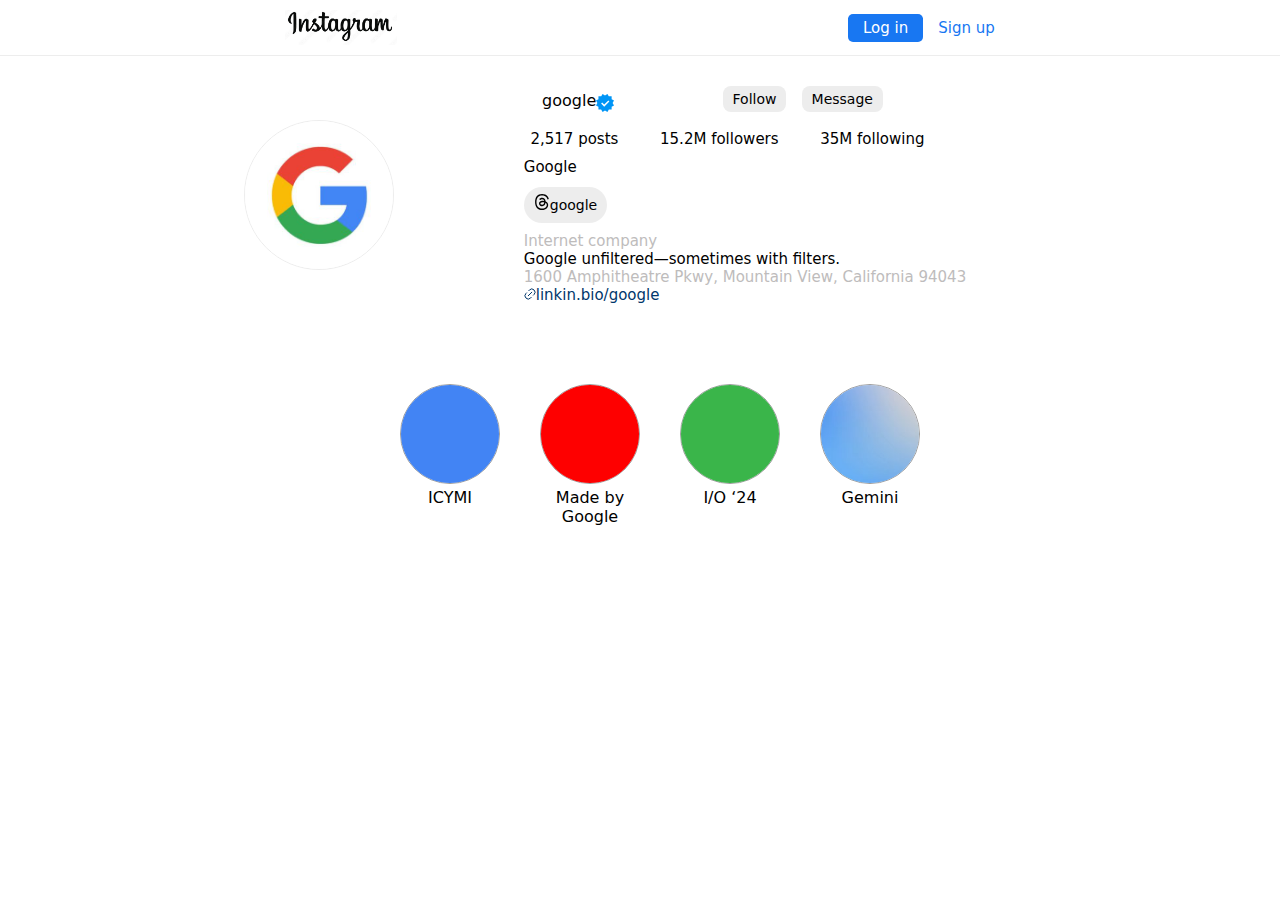
==== index.html @ 1f25258e "colored circle added" ====
<!DOCTYPE html>
<html lang="en">

<head>
    <meta charset="UTF-8">
    <meta name="viewport" content="width=device-width, initial-scale=1.0">
    <link rel="stylesheet" href="style.css">
    <title>Flex Box</title>
</head>

<body>
    <header class="head">
        <nav class="navbar">
            <img class="head-logo" src="./instagram.jpg" alt="insta-logo">
            <div class="btn">
                <button class="login">Log in</button>
                <a class="sign-up" href="/">Sign up</a>
            </div>
        </nav>
    </header>
    <div class="container">
        <img class="google-img" src="./google.jpg" alt="google-logo">
        <section class="right">
            <div class="google-details">
                <div class="icon">
                    <p class="text">google</p>
                    <svg aria-label="Verified" class="x1lliihq x1n2onr6" fill="rgb(0, 149, 246)" height="18" role="img"
                        viewBox="0 0 40 40" width="18">
                        <title>Verified</title>
                        <path
                            d="M19.998 3.094 14.638 0l-2.972 5.15H5.432v6.354L0 14.64 3.094 20 0 25.359l5.432 3.137v5.905h5.975L14.638 40l5.36-3.094L25.358 40l3.232-5.6h6.162v-6.01L40 25.359 36.905 20 40 14.641l-5.248-3.03v-6.46h-6.419L25.358 0l-5.36 3.094Zm7.415 11.225 2.254 2.287-11.43 11.5-6.835-6.93 2.244-2.258 4.587 4.581 9.18-9.18Z"
                            fill-rule="evenodd"></path>
                    </svg>
                </div>
                <div class="btx">
                    <button class="google-banner">Follow</button>
                    <button class="google-banner">Message</button>
                </div>
            </div>
            <div class="data">
                <p>2,517 posts</p>
                <p>15.2M followers</p>
                <p>35M following</p>
            </div>
            <div class="about">
                <p>Google</p><br>
                <span class="google-span"><svg aria-label="Threads" class="x1lliihq x1n2onr6 x5n08af"
                        fill="currentColor" height="16" role="img" viewBox="0 0 192 192" width="16">
                        <title>Threads</title>
                        <path class="xcslo1z"
                            d="M141.537 88.9883C140.71 88.5919 139.87 88.2104 139.019 87.8451C137.537 60.5382 122.616 44.905 97.5619 44.745C97.4484 44.7443 97.3355 44.7443 97.222 44.7443C82.2364 44.7443 69.7731 51.1409 62.102 62.7807L75.881 72.2328C81.6116 63.5383 90.6052 61.6848 97.2286 61.6848C97.3051 61.6848 97.3819 61.6848 97.4576 61.6855C105.707 61.7381 111.932 64.1366 115.961 68.814C118.893 72.2193 120.854 76.925 121.825 82.8638C114.511 81.6207 106.601 81.2385 98.145 81.7233C74.3247 83.0954 59.0111 96.9879 60.0396 116.292C60.5615 126.084 65.4397 134.508 73.775 140.011C80.8224 144.663 89.899 146.938 99.3323 146.423C111.79 145.74 121.563 140.987 128.381 132.296C133.559 125.696 136.834 117.143 138.28 106.366C144.217 109.949 148.617 114.664 151.047 120.332C155.179 129.967 155.42 145.8 142.501 158.708C131.182 170.016 117.576 174.908 97.0135 175.059C74.2042 174.89 56.9538 167.575 45.7381 153.317C35.2355 139.966 29.8077 120.682 29.6052 96C29.8077 71.3178 35.2355 52.0336 45.7381 38.6827C56.9538 24.4249 74.2039 17.11 97.0132 16.9405C119.988 17.1113 137.539 24.4614 149.184 38.788C154.894 45.8136 159.199 54.6488 162.037 64.9503L178.184 60.6422C174.744 47.9622 169.331 37.0357 161.965 27.974C147.036 9.60668 125.202 0.195148 97.0695 0H96.9569C68.8816 0.19447 47.2921 9.6418 32.7883 28.0793C19.8819 44.4864 13.2244 67.3157 13.0007 95.9325L13 96L13.0007 96.0675C13.2244 124.684 19.8819 147.514 32.7883 163.921C47.2921 182.358 68.8816 191.806 96.9569 192H97.0695C122.03 191.827 139.624 185.292 154.118 170.811C173.081 151.866 172.51 128.119 166.26 113.541C161.776 103.087 153.227 94.5962 141.537 88.9883ZM98.4405 129.507C88.0005 130.095 77.1544 125.409 76.6196 115.372C76.2232 107.93 81.9158 99.626 99.0812 98.6368C101.047 98.5234 102.976 98.468 104.871 98.468C111.106 98.468 116.939 99.0737 122.242 100.233C120.264 124.935 108.662 128.946 98.4405 129.507Z">
                        </path>
                    </svg>google</span><br><br>
                <p class="grey">Internet company</p>
                <p>Google unfiltered—sometimes with filters.
                </p>
                <p class="grey">1600 Amphitheatre Pkwy, Mountain View, California 94043</p>
                <div class="link">
                    <a class="google-link" href="linkin.bio/google"><svg aria-label="Link icon"
                            class="x1lliihq x1n2onr6 x7l2uk3" fill="currentColor" height="12" role="img"
                            viewBox="0 0 24 24" width="12">
                            <title>Link icon</title>
                            <path
                                d="m9.726 5.123 1.228-1.228a6.47 6.47 0 0 1 9.15 9.152l-1.227 1.227m-4.603 4.603-1.228 1.228a6.47 6.47 0 0 1-9.15-9.152l1.227-1.227"
                                fill="none" stroke="currentColor" stroke-linecap="round" stroke-linejoin="round"
                                stroke-width="2"></path>
                            <line fill="none" stroke="currentColor" stroke-linecap="round" stroke-linejoin="round"
                                stroke-width="2" x1="8.471" x2="15.529" y1="15.529" y2="8.471"></line>
                        </svg>linkin.bio/google</a>
                </div>

            </div>
        </section>
    </div>
    <div class="color">
        <div class="blue">
            <img class="circle" src="./blue.jpg" alt="">
            <span>ICYMI</span>
        </div>
        <div class="red">
            <img class="circle" src="./red.jpg" alt="">
            <span>Made by Google</span>
        </div>
        <div class="green"><img class="circle" src="./green.jpg" alt=""><span>I/O ‘24</span></div>
        <div class="acqua-blue"><img class="circle" src="./aqua-blue.jpg" alt=""><span>Gemini</span></div>
    </div>
</body>

</html>
---- style.css ----
* {
  margin: 0;
  box-sizing: border-box;
  font-family: system-ui, -apple-system, BlinkMacSystemFont, "Segoe UI", Roboto,
    Oxygen, Ubuntu, Cantarell, "Open Sans", "Helvetica Neue", sans-serif;
}
.navbar {
  display: flex;
  justify-content: space-around;
  align-items: center;
  padding: 10px 60px;
  border-bottom: 1px solid #ededed;
}
.head-logo {
  height: 35px;
}
.login {
  background-color: #1877f2;
  color: #fff;
  border: none;
  padding: 5px 15px;
  font-size: 15px;
  border-radius: 5px;
  margin-right: 10px;
}
.sign-up {
  text-decoration: none;
  font-size: 15px;
  color: #1877f2;
}
.google-img {
  width: 150px;
  border: 1px solid #ededed;
  border-radius: 50%;
}
.google-banner {
  border: none;
  background-color: #ededed;
  font-size: 14px;
  padding: 5px 10px;
  border-radius: 8px;
  margin-left: 10px;
}
.container {
  padding: 30px;
  display: flex;
  justify-content: center;
  align-items: center;
  gap: 60px;
  margin-right: 70px;
}
.google-details,
.data {
  display: flex;
  justify-content: space-evenly;
  gap: 10px;
}
.icon {
  display: flex;
  justify-content: start;
  align-items: center;
  padding: 5px;
}
.text {
  margin-bottom: 5px;
}
.data {
  padding: 10px;
  margin-left: 35px;
  font-size: 15px;
}
.google-span {
  border: none;
  background-color: #ededed;
  font-size: 14px;
  padding: 10px;
  border-radius: 20px;
}
.grey {
  color: #bebcbc;
}
.about {
  font-size: 15px;
  margin-left: 70px;
}
.google-span {
  margin-top: 20px;
}
.google-link {
  text-decoration: none;
  color: #00376b;
}
.color {
  width: 500px;
  margin: 50px 400px auto;
  display: flex;
  justify-content: safe;
  text-align: center;
  gap: 40px;
  /* margin-left: 200px; */
}
.circle {
  height: 100px;
  border: 1px solid #9e9e9e;
  border-radius: 50%;
}
/* .blue, */
/* .red, */
/* .green, */
/* .acqua-blue { */
/* width: 50%; */
/* gap: 40px; */
/* margin: top 10px; */
/* } */
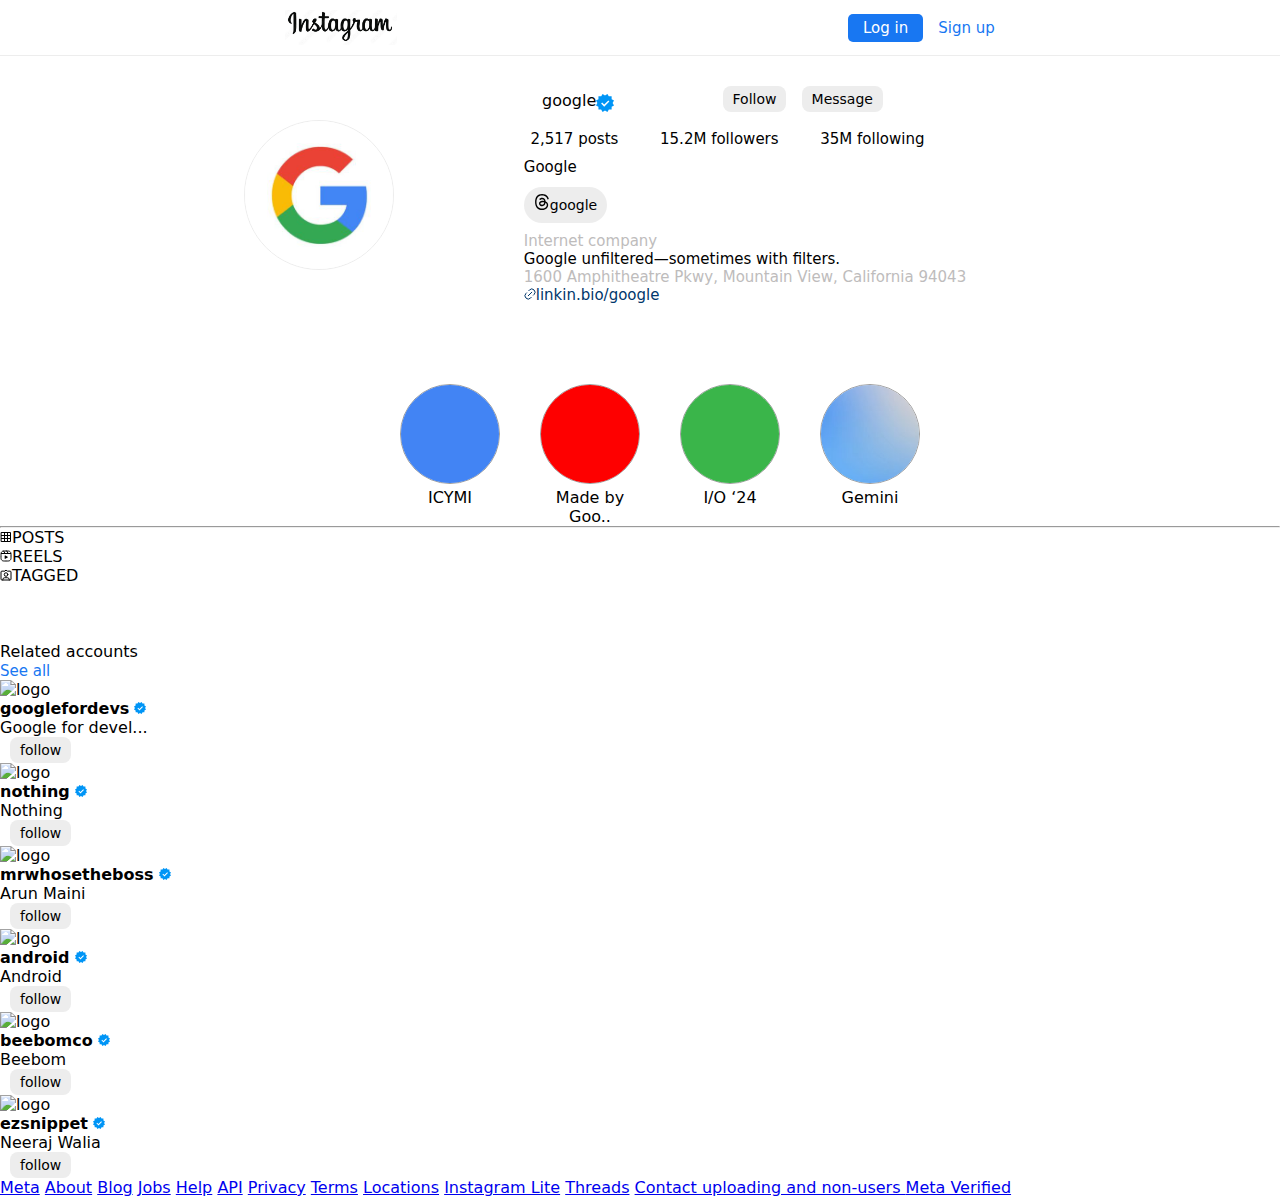
==== commit f9fde146: "footer menu added" ====
--- a/index.html
+++ b/index.html
@@ -79,11 +79,190 @@
         </div>
         <div class="red">
             <img class="circle" src="./red.jpg" alt="">
-            <span>Made by Google</span>
+            <span>Made by Goo..</span>
         </div>
         <div class="green"><img class="circle" src="./green.jpg" alt=""><span>I/O ‘24</span></div>
         <div class="acqua-blue"><img class="circle" src="./aqua-blue.jpg" alt=""><span>Gemini</span></div>
-    </div>
+
+    </div>
+    <hr>
+    <div class="content">
+        <div class="posts"><svg aria-label="" class="x1lliihq x1n2onr6 x5n08af" fill="currentColor" height="12"
+                role="img" viewBox="0 0 24 24" width="12">
+                <title></title>
+                <rect fill="none" height="18" stroke="currentColor" stroke-linecap="round" stroke-linejoin="round"
+                    stroke-width="2" width="18" x="3" y="3"></rect>
+                <line fill="none" stroke="currentColor" stroke-linecap="round" stroke-linejoin="round" stroke-width="2"
+                    x1="9.015" x2="9.015" y1="3" y2="21"></line>
+                <line fill="none" stroke="currentColor" stroke-linecap="round" stroke-linejoin="round" stroke-width="2"
+                    x1="14.985" x2="14.985" y1="3" y2="21"></line>
+                <line fill="none" stroke="currentColor" stroke-linecap="round" stroke-linejoin="round" stroke-width="2"
+                    x1="21" x2="3" y1="9.015" y2="9.015"></line>
+                <line fill="none" stroke="currentColor" stroke-linecap="round" stroke-linejoin="round" stroke-width="2"
+                    x1="21" x2="3" y1="14.985" y2="14.985"></line>
+            </svg><span>POSTS</span></div>
+        <div class="reels"><svg aria-label="" class="x1lliihq x1n2onr6 x1roi4f4" fill="currentColor" height="12"
+                role="img" viewBox="0 0 24 24" width="12">
+                <title></title>
+                <line fill="none" stroke="currentColor" stroke-linejoin="round" stroke-width="2" x1="2.049" x2="21.95"
+                    y1="7.002" y2="7.002"></line>
+                <line fill="none" stroke="currentColor" stroke-linecap="round" stroke-linejoin="round" stroke-width="2"
+                    x1="13.504" x2="16.362" y1="2.001" y2="7.002"></line>
+                <line fill="none" stroke="currentColor" stroke-linecap="round" stroke-linejoin="round" stroke-width="2"
+                    x1="7.207" x2="10.002" y1="2.11" y2="7.002"></line>
+                <path
+                    d="M2 12.001v3.449c0 2.849.698 4.006 1.606 4.945.94.908 2.098 1.607 4.946 1.607h6.896c2.848 0 4.006-.699 4.946-1.607.908-.939 1.606-2.096 1.606-4.945V8.552c0-2.848-.698-4.006-1.606-4.945C19.454 2.699 18.296 2 15.448 2H8.552c-2.848 0-4.006.699-4.946 1.607C2.698 4.546 2 5.704 2 8.552Z"
+                    fill="none" stroke="currentColor" stroke-linecap="round" stroke-linejoin="round" stroke-width="2">
+                </path>
+                <path
+                    d="M9.763 17.664a.908.908 0 0 1-.454-.787V11.63a.909.909 0 0 1 1.364-.788l4.545 2.624a.909.909 0 0 1 0 1.575l-4.545 2.624a.91.91 0 0 1-.91 0Z"
+                    fill-rule="evenodd"></path>
+            </svg><span>REELS</span></div>
+        <div class="tagged"><svg aria-label="" class="x1lliihq x1n2onr6 x1roi4f4" fill="currentColor" height="12"
+                role="img" viewBox="0 0 24 24" width="12">
+                <title></title>
+                <path
+                    d="M10.201 3.797 12 1.997l1.799 1.8a1.59 1.59 0 0 0 1.124.465h5.259A1.818 1.818 0 0 1 22 6.08v14.104a1.818 1.818 0 0 1-1.818 1.818H3.818A1.818 1.818 0 0 1 2 20.184V6.08a1.818 1.818 0 0 1 1.818-1.818h5.26a1.59 1.59 0 0 0 1.123-.465Z"
+                    fill="none" stroke="currentColor" stroke-linecap="round" stroke-linejoin="round" stroke-width="2">
+                </path>
+                <path d="M18.598 22.002V21.4a3.949 3.949 0 0 0-3.948-3.949H9.495A3.949 3.949 0 0 0 5.546 21.4v.603"
+                    fill="none" stroke="currentColor" stroke-linecap="round" stroke-linejoin="round" stroke-width="2">
+                </path>
+                <circle cx="12.072" cy="11.075" fill="none" r="3.556" stroke="currentColor" stroke-linecap="round"
+                    stroke-linejoin="round" stroke-width="2"></circle>
+            </svg><span>TAGGED</span></div>
+    </div>
+    <div class="row1">
+        <div>
+            <img class="squre" src="./9 pro.jpg" alt="">
+            <img class="squre" src="./fold 1.jpg" alt="">
+            <img class="squre" src="./watch 3.jpg" alt="">
+        </div>
+    </div>
+    <div class="row2">
+        <div>
+            <img class="squre" src="./watch 3.jpg" alt="">
+            <img class="squre" src="./watch 3.jpg" alt="">
+            <img class="squre" src="./watch 3.jpg" alt="">
+        </div>
+    </div>
+    <div class="row3">
+        <div>
+            <img class="squre" src="./c1.jpg" alt="">
+            <img class="squre" src="./h1.jpg" alt="">
+            <img class="squre" src="./g1.jpg" alt="">
+        </div>
+    </div>
+    <div class="more-posts">
+        <p>Related accounts</p>
+        <a class="sign-up" href="/">See all</a>
+    </div>
+    <div class="container2">
+        <div class="google-dev">
+            <img class="small-one" src="./gsmall.jpg" alt="logo">
+            <p><strong>googlefordevs</strong> <svg aria-label="Verified" class="x1lliihq x1n2onr6"
+                    fill="rgb(0, 149, 246)" height="12" role="img" viewBox="0 0 40 40" width="12">
+                    <title>Verified</title>
+                    <path
+                        d="M19.998 3.094 14.638 0l-2.972 5.15H5.432v6.354L0 14.64 3.094 20 0 25.359l5.432 3.137v5.905h5.975L14.638 40l5.36-3.094L25.358 40l3.232-5.6h6.162v-6.01L40 25.359 36.905 20 40 14.641l-5.248-3.03v-6.46h-6.419L25.358 0l-5.36 3.094Zm7.415 11.225 2.254 2.287-11.43 11.5-6.835-6.93 2.244-2.258 4.587 4.581 9.18-9.18Z"
+                        fill-rule="evenodd"></path>
+                </svg></p>
+            <p>Google for devel...</p>
+            <button class="google-banner">follow</button>
+
+        </div>
+        <div class="google-dev">
+            <img class="small-one" src="./nothing.jpg" alt="logo">
+            <p><strong>nothing</strong> <svg aria-label="Verified" class="x1lliihq x1n2onr6" fill="rgb(0, 149, 246)"
+                    height="12" role="img" viewBox="0 0 40 40" width="12">
+                    <title>Verified</title>
+                    <path d="M19.998 3.094 14.638 0l-2.972 5.15H5.432v6.354L0 14.64 3.094 20 0 25.359l5.432 3.137v5.905h5.975L14.638 
+        40l5.36-3.094L25.358 40l3.232-5.6h6.162v-6.01L40 25.359 36.905 20 40 14.641l-5.248-3.03v-6.46h-6.419L25.358 
+        0l-5.36 3.094Zm7.415 11.225 2.254 2.287-11.43 11.5-6.835-6.93 2.244-2.258 4.587 4.581 9.18-9.18Z"
+                        fill-rule="evenodd">
+                    </path>
+                </svg></p>
+            <p>Nothing</p>
+            <button class="google-banner">follow</button>
+
+
+        </div>
+        <div class="google-dev">
+            <img class="small-one" src="./man.jpg" alt="logo">
+            <p><strong>mrwhosetheboss</strong> <svg aria-label="Verified" class="x1lliihq x1n2onr6"
+                    fill="rgb(0, 149, 246)" height="12" role="img" viewBox="0 0 40 40" width="12">
+                    <title>Verified</title>
+                    <path d="M19.998 3.094 14.638 0l-2.972 5.15H5.432v6.354L0 14.64 3.094 20 0 25.359l5.432 3.137v5.905h5.975L14.638 
+        40l5.36-3.094L25.358 40l3.232-5.6h6.162v-6.01L40 25.359 36.905 20 40 14.641l-5.248-3.03v-6.46h-6.419L25.358 
+        0l-5.36 3.094Zm7.415 11.225 2.254 2.287-11.43 11.5-6.835-6.93 2.244-2.258 4.587 4.581 9.18-9.18Z"
+                        fill-rule="evenodd">
+                    </path>
+                </svg></p>
+            <p>Arun Maini</p>
+            <button class="google-banner">follow</button>
+        </div>
+        <div class="google-dev">
+            <img class="small-one" src="./375186759_6805433609524290_1739264410990625126_n.jpg" alt="logo">
+            <p><strong>android</strong> <svg aria-label="Verified" class="x1lliihq x1n2onr6" fill="rgb(0, 149, 246)"
+                    height="12" role="img" viewBox="0 0 40 40" width="12">
+                    <title>Verified</title>
+                    <path d="M19.998 3.094 14.638 0l-2.972 5.15H5.432v6.354L0 14.64 3.094 20 0 25.359l5.432 3.137v5.905h5.975L14.638 
+        40l5.36-3.094L25.358 40l3.232-5.6h6.162v-6.01L40 25.359 36.905 20 40 14.641l-5.248-3.03v-6.46h-6.419L25.358 
+        0l-5.36 3.094Zm7.415 11.225 2.254 2.287-11.43 11.5-6.835-6.93 2.244-2.258 4.587 4.581 9.18-9.18Z"
+                        fill-rule="evenodd">
+                    </path>
+                </svg></p>
+            <p>Android</p>
+            <button class="google-banner">follow</button>
+        </div>
+        <div class="google-dev">
+            <img class="small-one" src="./beeb.jpg" alt="logo">
+            <p><strong>beebomco</strong> <svg aria-label="Verified" class="x1lliihq x1n2onr6" fill="rgb(0, 149, 246)"
+                    height="12" role="img" viewBox="0 0 40 40" width="12">
+                    <title>Verified</title>
+                    <path d="M19.998 3.094 14.638 0l-2.972 5.15H5.432v6.354L0 14.64 3.094 20 0 25.359l5.432 3.137v5.905h5.975L14.638 
+        40l5.36-3.094L25.358 40l3.232-5.6h6.162v-6.01L40 25.359 36.905 20 40 14.641l-5.248-3.03v-6.46h-6.419L25.358 
+        0l-5.36 3.094Zm7.415 11.225 2.254 2.287-11.43 11.5-6.835-6.93 2.244-2.258 4.587 4.581 9.18-9.18Z"
+                        fill-rule="evenodd">
+                    </path>
+                </svg></p>
+            <p>Beebom</p>
+            <button class="google-banner">follow</button>
+        </div>
+        <div class="google-dev">
+            <img class="small-one" src="./eezz.jpg" alt="logo">
+            <p><strong>ezsnippet</strong> <svg aria-label="Verified" class="x1lliihq x1n2onr6" fill="rgb(0, 149, 246)"
+                    height="12" role="img" viewBox="0 0 40 40" width="12">
+                    <title>Verified</title>
+                    <path d="M19.998 3.094 14.638 0l-2.972 5.15H5.432v6.354L0 14.64 3.094 20 0 25.359l5.432 3.137v5.905h5.975L14.638 
+        40l5.36-3.094L25.358 40l3.232-5.6h6.162v-6.01L40 25.359 36.905 20 40 14.641l-5.248-3.03v-6.46h-6.419L25.358 
+        0l-5.36 3.094Zm7.415 11.225 2.254 2.287-11.43 11.5-6.835-6.93 2.244-2.258 4.587 4.581 9.18-9.18Z"
+                        fill-rule="evenodd">
+                    </path>
+                </svg></p>
+            <p>Neeraj Walia</p>
+            <button class="google-banner">follow</button>
+        </div>
+    </div>
+    <div class="footer">
+        <div class="menu">
+            <a class="menu-nav" href="/">Meta</a>
+            <a class="menu-nav" href="/">About</a>
+            <a class="menu-nav" href="/">Blog</a>
+            <a class="menu-nav" href="/">Jobs</a>
+            <a class="menu-nav" href="/">Help</a>
+            <a class="menu-nav" href="/">API</a>
+            <a class="menu-nav" href="/">Privacy</a>
+            <a class="menu-nav" href="/">Terms</a>
+            <a class="menu-nav" href="/">Locations</a>
+            <a class="menu-nav" href="/">Instagram Lite</a>
+            <a class="menu-nav" href="/">Threads</a>
+            <a class="menu-nav" href="/">Contact uploading and non-users
+            </a>
+            <a class="menu-nav" href=".">Meta Verified</a>
+        </div>
+    </div>
+
 </body>
 
 </html>